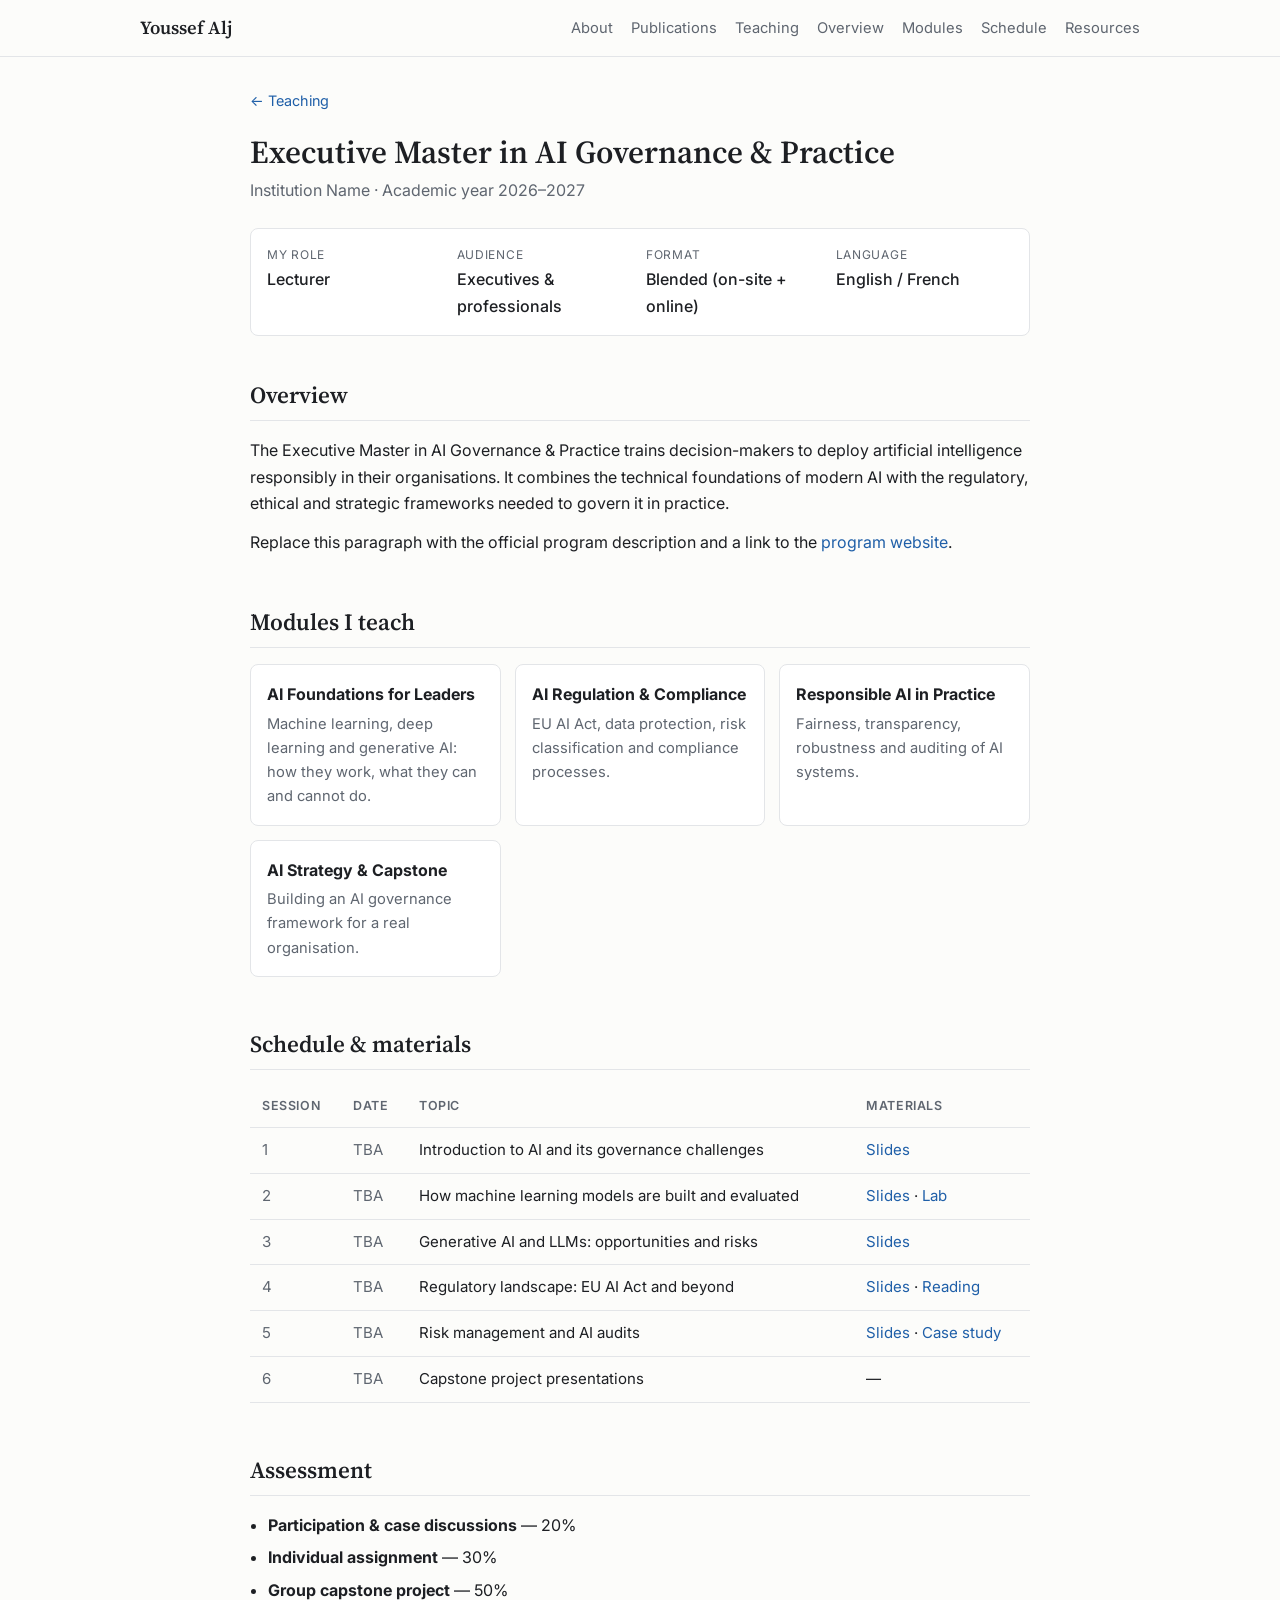
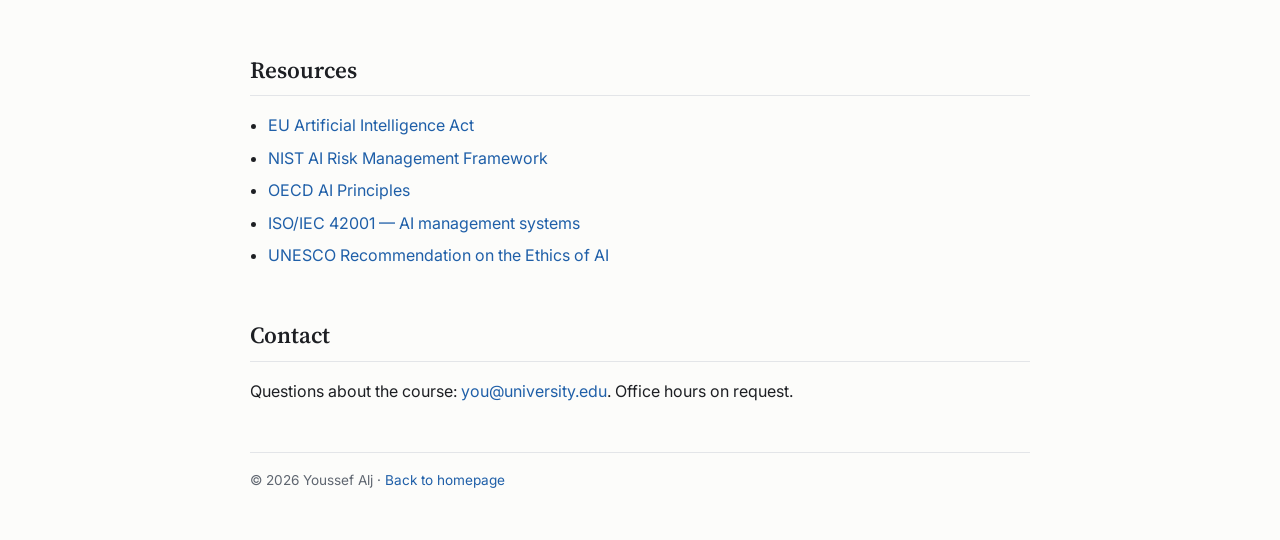
==== teaching/ai-governance.html @ eba22c3b "Add Executive Master in AI Governance & Practice teaching page Co-Authored-By: Claude Opus 5.5 <nore" ====
<!DOCTYPE html>
<html lang="en">
<head>
  <meta charset="utf-8">
  <meta name="viewport" content="width=device-width, initial-scale=1">
  <title>AI Governance & Practice — Youssef Alj</title>
  <meta name="description" content="Executive Master in AI Governance & Practice — course page by Youssef Alj.">
  <link rel="preconnect" href="https://fonts.googleapis.com">
  <link rel="preconnect" href="https://fonts.gstatic.com" crossorigin>
  <link href="https://fonts.googleapis.com/css2?family=Inter:wght@400;500;600&family=Source+Serif+4:opsz,wght@8..60,500;8..60,600&display=swap" rel="stylesheet">
  <link rel="stylesheet" href="../style.css">
</head>
<body>
  <header class="topbar">
    <div class="wrap topbar-inner">
      <a class="brand" href="../index.html">Youssef Alj</a>
      <nav>
        <a href="../index.html#about">About</a>
        <a href="../index.html#publications">Publications</a>
        <a href="../index.html#teaching">Teaching</a>
        <a href="#overview">Overview</a>
        <a href="#modules">Modules</a>
        <a href="#schedule">Schedule</a>
        <a href="#resources">Resources</a>
      </nav>
    </div>
  </header>

  <main class="wrap page">
    <p class="crumbs"><a href="../index.html#teaching">← Teaching</a></p>

    <h1 class="page-title">Executive Master in AI Governance &amp; Practice</h1>
    <p class="page-sub">Institution Name · Academic year 2026–2027</p>

    <dl class="facts">
      <div><dt>My role</dt><dd>Lecturer</dd></div>
      <div><dt>Audience</dt><dd>Executives &amp; professionals</dd></div>
      <div><dt>Format</dt><dd>Blended (on-site + online)</dd></div>
      <div><dt>Language</dt><dd>English / French</dd></div>
    </dl>

    <section id="overview">
      <h2>Overview</h2>
      <p>
        The Executive Master in AI Governance &amp; Practice trains decision-makers to deploy
        artificial intelligence responsibly in their organisations. It combines the technical
        foundations of modern AI with the regulatory, ethical and strategic frameworks needed
        to govern it in practice.
      </p>
      <p>
        Replace this paragraph with the official program description and a link to the
        <a href="#">program website</a>.
      </p>
    </section>

    <section id="modules">
      <h2>Modules I teach</h2>
      <div class="cards">
        <div class="card">
          <h4>AI Foundations for Leaders</h4>
          <p>Machine learning, deep learning and generative AI: how they work, what they can and cannot do.</p>
        </div>
        <div class="card">
          <h4>AI Regulation &amp; Compliance</h4>
          <p>EU AI Act, data protection, risk classification and compliance processes.</p>
        </div>
        <div class="card">
          <h4>Responsible AI in Practice</h4>
          <p>Fairness, transparency, robustness and auditing of AI systems.</p>
        </div>
        <div class="card">
          <h4>AI Strategy &amp; Capstone</h4>
          <p>Building an AI governance framework for a real organisation.</p>
        </div>
      </div>
    </section>

    <section id="schedule">
      <h2>Schedule &amp; materials</h2>
      <div class="table-wrap">
        <table>
          <thead>
            <tr><th>Session</th><th>Date</th><th>Topic</th><th>Materials</th></tr>
          </thead>
          <tbody>
            <tr><td>1</td><td>TBA</td><td>Introduction to AI and its governance challenges</td><td><a href="#">Slides</a></td></tr>
            <tr><td>2</td><td>TBA</td><td>How machine learning models are built and evaluated</td><td><a href="#">Slides</a> · <a href="#">Lab</a></td></tr>
            <tr><td>3</td><td>TBA</td><td>Generative AI and LLMs: opportunities and risks</td><td><a href="#">Slides</a></td></tr>
            <tr><td>4</td><td>TBA</td><td>Regulatory landscape: EU AI Act and beyond</td><td><a href="#">Slides</a> · <a href="#">Reading</a></td></tr>
            <tr><td>5</td><td>TBA</td><td>Risk management and AI audits</td><td><a href="#">Slides</a> · <a href="#">Case study</a></td></tr>
            <tr><td>6</td><td>TBA</td><td>Capstone project presentations</td><td>—</td></tr>
          </tbody>
        </table>
      </div>
    </section>

    <section id="assessment">
      <h2>Assessment</h2>
      <ul class="plain">
        <li><strong>Participation &amp; case discussions</strong> — 20%</li>
        <li><strong>Individual assignment</strong> — 30%</li>
        <li><strong>Group capstone project</strong> — 50%</li>
      </ul>
    </section>

    <section id="resources">
      <h2>Resources</h2>
      <ul class="plain">
        <li><a href="https://artificialintelligenceact.eu/">EU Artificial Intelligence Act</a></li>
        <li><a href="https://www.nist.gov/itl/ai-risk-management-framework">NIST AI Risk Management Framework</a></li>
        <li><a href="https://oecd.ai/en/ai-principles">OECD AI Principles</a></li>
        <li><a href="https://www.iso.org/standard/81230.html">ISO/IEC 42001 — AI management systems</a></li>
        <li><a href="https://www.unesco.org/en/artificial-intelligence/recommendation-ethics">UNESCO Recommendation on the Ethics of AI</a></li>
      </ul>
    </section>

    <section id="contact">
      <h2>Contact</h2>
      <p>Questions about the course: <a href="mailto:you@university.edu">you@university.edu</a>. Office hours on request.</p>
    </section>

    <footer>© 2026 Youssef Alj · <a href="../index.html">Back to homepage</a></footer>
  </main>
</body>
</html>
---- style.css ----
:root {
  --bg: #fcfcfa;
  --surface: #ffffff;
  --text: #1d1f23;
  --muted: #5f6670;
  --border: #e3e5e8;
  --accent: #1f5fa8;
  --accent-soft: #e8f0fa;
  --serif: "Source Serif 4", Georgia, serif;
  --sans: "Inter", system-ui, -apple-system, sans-serif;
}

@media (prefers-color-scheme: dark) {
  :root {
    --bg: #15171a;
    --surface: #1c1f23;
    --text: #e6e8eb;
    --muted: #9aa1ab;
    --border: #2c3036;
    --accent: #7fb2ec;
    --accent-soft: #1f2a38;
  }
}

* { box-sizing: border-box; }
html { scroll-behavior: smooth; scroll-padding-top: 72px; }
body {
  margin: 0;
  background: var(--bg);
  color: var(--text);
  font: 16px/1.65 var(--sans);
  -webkit-font-smoothing: antialiased;
}

a { color: var(--accent); text-decoration: none; }
a:hover { text-decoration: underline; }

.wrap { max-width: 1040px; margin: 0 auto; padding: 0 20px; }

/* ---------- Top bar ---------- */
.topbar {
  position: sticky; top: 0; z-index: 10;
  background: color-mix(in srgb, var(--bg) 88%, transparent);
  backdrop-filter: blur(8px);
  border-bottom: 1px solid var(--border);
}
.topbar-inner { display: flex; align-items: center; justify-content: space-between; gap: 16px; height: 56px; }
.brand { font-family: var(--serif); font-weight: 600; font-size: 1.15rem; color: var(--text); }
nav { display: flex; gap: 18px; overflow-x: auto; }
nav a { color: var(--muted); font-size: .92rem; white-space: nowrap; }
nav a:hover { color: var(--text); text-decoration: none; }

/* ---------- Layout ---------- */
.layout {
  display: grid;
  grid-template-columns: 240px 1fr;
  gap: 56px;
  padding-top: 48px;
  padding-bottom: 48px;
}

.profile { position: sticky; top: 88px; align-self: start; }
.avatar { width: 160px; height: 160px; border-radius: 50%; object-fit: cover; border: 1px solid var(--border); }
.profile h1 { font-family: var(--serif); font-size: 1.6rem; margin: 16px 0 2px; line-height: 1.2; }
.role { margin: 0; color: var(--text); font-weight: 500; }
.affil { margin: 4px 0 16px; color: var(--muted); font-size: .92rem; }
.links { list-style: none; padding: 0; margin: 0; display: grid; gap: 6px; font-size: .94rem; }

/* ---------- Sections ---------- */
section { margin-bottom: 48px; }
h2 {
  font-family: var(--serif); font-weight: 600; font-size: 1.45rem;
  margin: 0 0 16px; padding-bottom: 6px; border-bottom: 1px solid var(--border);
}
h3 { font-size: .85rem; letter-spacing: .08em; text-transform: uppercase; color: var(--muted); margin: 24px 0 10px; }
h4 { margin: 0 0 4px; font-size: 1rem; }
p { margin: 0 0 12px; }

.interests span { font-weight: 600; }
.note { color: var(--muted); font-size: .9rem; }

/* News */
.news { list-style: none; padding: 0; margin: 0; }
.news li { display: grid; grid-template-columns: 88px 1fr; gap: 12px; padding: 6px 0; }
.news time { color: var(--muted); font-variant-numeric: tabular-nums; font-size: .92rem; }

/* Publications */
.pub {
  display: grid; grid-template-columns: 88px 1fr; gap: 16px;
  padding: 14px 0; border-bottom: 1px dashed var(--border);
}
.pub:last-child { border-bottom: 0; }
.pub p { margin: 0; }
.pub-venue {
  align-self: start; text-align: center;
  font-size: .72rem; font-weight: 600; letter-spacing: .04em;
  color: var(--accent); background: var(--accent-soft);
  padding: 4px 6px; border-radius: 4px;
}
.pub-title { font-weight: 600; }
.pub-authors { color: var(--muted); font-size: .94rem; }
.pub-authors .me { color: var(--text); font-weight: 600; text-decoration: underline; text-underline-offset: 2px; }
.pub-where { font-style: italic; font-size: .92rem; color: var(--muted); }
.pub-links { margin-top: 6px !important; font-size: .85rem; display: flex; flex-wrap: wrap; gap: 6px 10px; align-items: baseline; }
.pub-links a, .pub-links summary {
  border: 1px solid var(--border); border-radius: 4px; padding: 1px 8px;
  color: var(--text); cursor: pointer; list-style: none;
}
.pub-links a:hover, .pub-links summary:hover { border-color: var(--accent); color: var(--accent); text-decoration: none; }
.pub-links summary::-webkit-details-marker { display: none; }
.pub-links details { width: 100%; }
.pub-links details:not([open]) { width: auto; }
.pub-links pre {
  margin: 8px 0 0; padding: 12px; overflow-x: auto;
  background: var(--surface); border: 1px solid var(--border); border-radius: 6px; font-size: .8rem;
}

/* Projects */
.cards { display: grid; grid-template-columns: repeat(auto-fill, minmax(220px, 1fr)); gap: 14px; }
.card {
  display: block; padding: 16px; border: 1px solid var(--border); border-radius: 8px;
  background: var(--surface); color: var(--text); transition: border-color .15s;
}
.card:hover { border-color: var(--accent); text-decoration: none; }
.card p { color: var(--muted); font-size: .92rem; margin: 0; }

.plain { padding-left: 18px; margin: 0; }
.plain li { margin-bottom: 6px; }

/* ---------- Sub-pages (e.g. course pages) ---------- */
.page { max-width: 820px; padding-top: 32px; padding-bottom: 48px; }
.crumbs { font-size: .9rem; margin-bottom: 20px; }
.page-title { font-family: var(--serif); font-weight: 600; font-size: 2rem; line-height: 1.2; margin: 0 0 6px; }
.page-sub { color: var(--muted); margin-bottom: 24px; }
.facts {
  display: grid; grid-template-columns: repeat(auto-fit, minmax(160px, 1fr)); gap: 12px;
  margin: 0 0 40px; padding: 16px; border: 1px solid var(--border); border-radius: 8px; background: var(--surface);
}
.facts dt { font-size: .75rem; text-transform: uppercase; letter-spacing: .06em; color: var(--muted); }
.facts dd { margin: 2px 0 0; font-weight: 500; }
.table-wrap { overflow-x: auto; }
table { width: 100%; border-collapse: collapse; font-size: .94rem; }
th, td { text-align: left; padding: 10px 12px; border-bottom: 1px solid var(--border); vertical-align: top; }
th { font-size: .78rem; text-transform: uppercase; letter-spacing: .05em; color: var(--muted); font-weight: 600; }
td:first-child, td:nth-child(2) { white-space: nowrap; color: var(--muted); }
.teach-feature {
  display: block; padding: 16px; margin-bottom: 16px; border: 1px solid var(--border); border-left: 3px solid var(--accent);
  border-radius: 8px; background: var(--surface); color: var(--text);
}
.teach-feature:hover { border-color: var(--accent); text-decoration: none; }
.teach-feature p { margin: 0; color: var(--muted); font-size: .92rem; }

footer { color: var(--muted); font-size: .85rem; padding-top: 16px; border-top: 1px solid var(--border); }

/* ---------- Mobile ---------- */
@media (max-width: 760px) {
  .wrap { padding: 0 16px; }
  .topbar-inner { height: auto; flex-direction: column; align-items: flex-start; gap: 4px; padding: 10px 0; }
  nav { width: 100%; gap: 14px; }
  .layout { grid-template-columns: 1fr; gap: 32px; padding-top: 28px; }
  .profile { position: static; text-align: center; }
  .avatar { width: 128px; height: 128px; }
  .links { grid-auto-flow: column; justify-content: center; gap: 12px; flex-wrap: wrap; display: flex; }
  .news li, .pub { grid-template-columns: 1fr; gap: 4px; }
  .pub-venue { justify-self: start; }
}
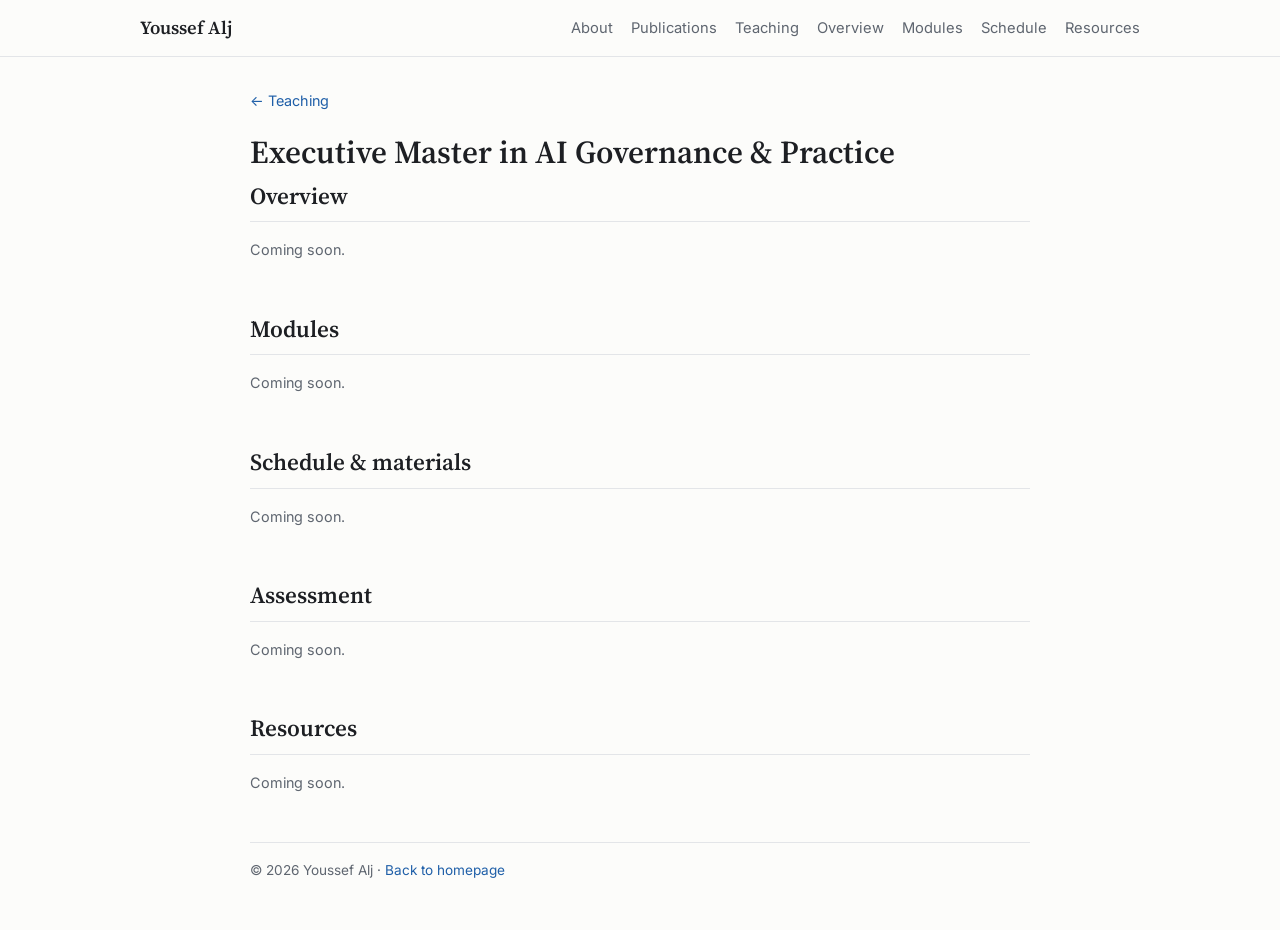
==== commit 541fbf5e: "Empty page content, keep structure (examples kept on template branch) Co-Authored-By: Claude Opus 5." ====
--- a/teaching/ai-governance.html
+++ b/teaching/ai-governance.html
@@ -4,13 +4,19 @@
   <meta charset="utf-8">
   <meta name="viewport" content="width=device-width, initial-scale=1">
   <title>AI Governance & Practice — Youssef Alj</title>
-  <meta name="description" content="Executive Master in AI Governance & Practice — course page by Youssef Alj.">
+  <meta name="description" content="Executive Master in AI Governance & Practice — Youssef Alj.">
   <link rel="preconnect" href="https://fonts.googleapis.com">
   <link rel="preconnect" href="https://fonts.gstatic.com" crossorigin>
   <link href="https://fonts.googleapis.com/css2?family=Inter:wght@400;500;600&family=Source+Serif+4:opsz,wght@8..60,500;8..60,600&display=swap" rel="stylesheet">
   <link rel="stylesheet" href="../style.css">
 </head>
 <body>
+  <!--
+    Content is intentionally empty for now.
+    The filled-in example (facts box, module cards, schedule table,
+    assessment, resources) lives on the `template` branch:
+      git show template:teaching/ai-governance.html
+  -->
   <header class="topbar">
     <div class="wrap topbar-inner">
       <a class="brand" href="../index.html">Youssef Alj</a>
@@ -30,93 +36,36 @@
     <p class="crumbs"><a href="../index.html#teaching">← Teaching</a></p>
 
     <h1 class="page-title">Executive Master in AI Governance &amp; Practice</h1>
-    <p class="page-sub">Institution Name · Academic year 2026–2027</p>
-
-    <dl class="facts">
-      <div><dt>My role</dt><dd>Lecturer</dd></div>
-      <div><dt>Audience</dt><dd>Executives &amp; professionals</dd></div>
-      <div><dt>Format</dt><dd>Blended (on-site + online)</dd></div>
-      <div><dt>Language</dt><dd>English / French</dd></div>
-    </dl>
+    <!-- <p class="page-sub">Institution · Academic year</p> -->
+    <!-- <dl class="facts"><div><dt>Label</dt><dd>Value</dd></div>…</dl> -->
 
     <section id="overview">
       <h2>Overview</h2>
-      <p>
-        The Executive Master in AI Governance &amp; Practice trains decision-makers to deploy
-        artificial intelligence responsibly in their organisations. It combines the technical
-        foundations of modern AI with the regulatory, ethical and strategic frameworks needed
-        to govern it in practice.
-      </p>
-      <p>
-        Replace this paragraph with the official program description and a link to the
-        <a href="#">program website</a>.
-      </p>
+      <p class="note">Coming soon.</p>
     </section>
 
     <section id="modules">
-      <h2>Modules I teach</h2>
+      <h2>Modules</h2>
       <div class="cards">
-        <div class="card">
-          <h4>AI Foundations for Leaders</h4>
-          <p>Machine learning, deep learning and generative AI: how they work, what they can and cannot do.</p>
-        </div>
-        <div class="card">
-          <h4>AI Regulation &amp; Compliance</h4>
-          <p>EU AI Act, data protection, risk classification and compliance processes.</p>
-        </div>
-        <div class="card">
-          <h4>Responsible AI in Practice</h4>
-          <p>Fairness, transparency, robustness and auditing of AI systems.</p>
-        </div>
-        <div class="card">
-          <h4>AI Strategy &amp; Capstone</h4>
-          <p>Building an AI governance framework for a real organisation.</p>
-        </div>
+        <!-- <div class="card"><h4>Module</h4><p>Description</p></div> -->
       </div>
+      <p class="note">Coming soon.</p>
     </section>
 
     <section id="schedule">
       <h2>Schedule &amp; materials</h2>
-      <div class="table-wrap">
-        <table>
-          <thead>
-            <tr><th>Session</th><th>Date</th><th>Topic</th><th>Materials</th></tr>
-          </thead>
-          <tbody>
-            <tr><td>1</td><td>TBA</td><td>Introduction to AI and its governance challenges</td><td><a href="#">Slides</a></td></tr>
-            <tr><td>2</td><td>TBA</td><td>How machine learning models are built and evaluated</td><td><a href="#">Slides</a> · <a href="#">Lab</a></td></tr>
-            <tr><td>3</td><td>TBA</td><td>Generative AI and LLMs: opportunities and risks</td><td><a href="#">Slides</a></td></tr>
-            <tr><td>4</td><td>TBA</td><td>Regulatory landscape: EU AI Act and beyond</td><td><a href="#">Slides</a> · <a href="#">Reading</a></td></tr>
-            <tr><td>5</td><td>TBA</td><td>Risk management and AI audits</td><td><a href="#">Slides</a> · <a href="#">Case study</a></td></tr>
-            <tr><td>6</td><td>TBA</td><td>Capstone project presentations</td><td>—</td></tr>
-          </tbody>
-        </table>
-      </div>
+      <!-- <div class="table-wrap"><table>Session | Date | Topic | Materials</table></div> -->
+      <p class="note">Coming soon.</p>
     </section>
 
     <section id="assessment">
       <h2>Assessment</h2>
-      <ul class="plain">
-        <li><strong>Participation &amp; case discussions</strong> — 20%</li>
-        <li><strong>Individual assignment</strong> — 30%</li>
-        <li><strong>Group capstone project</strong> — 50%</li>
-      </ul>
+      <p class="note">Coming soon.</p>
     </section>
 
     <section id="resources">
       <h2>Resources</h2>
-      <ul class="plain">
-        <li><a href="https://artificialintelligenceact.eu/">EU Artificial Intelligence Act</a></li>
-        <li><a href="https://www.nist.gov/itl/ai-risk-management-framework">NIST AI Risk Management Framework</a></li>
-        <li><a href="https://oecd.ai/en/ai-principles">OECD AI Principles</a></li>
-        <li><a href="https://www.iso.org/standard/81230.html">ISO/IEC 42001 — AI management systems</a></li>
-        <li><a href="https://www.unesco.org/en/artificial-intelligence/recommendation-ethics">UNESCO Recommendation on the Ethics of AI</a></li>
-      </ul>
-    </section>
-
-    <section id="contact">
-      <h2>Contact</h2>
-      <p>Questions about the course: <a href="mailto:you@university.edu">you@university.edu</a>. Office hours on request.</p>
+      <p class="note">Coming soon.</p>
     </section>
 
     <footer>© 2026 Youssef Alj · <a href="../index.html">Back to homepage</a></footer>
